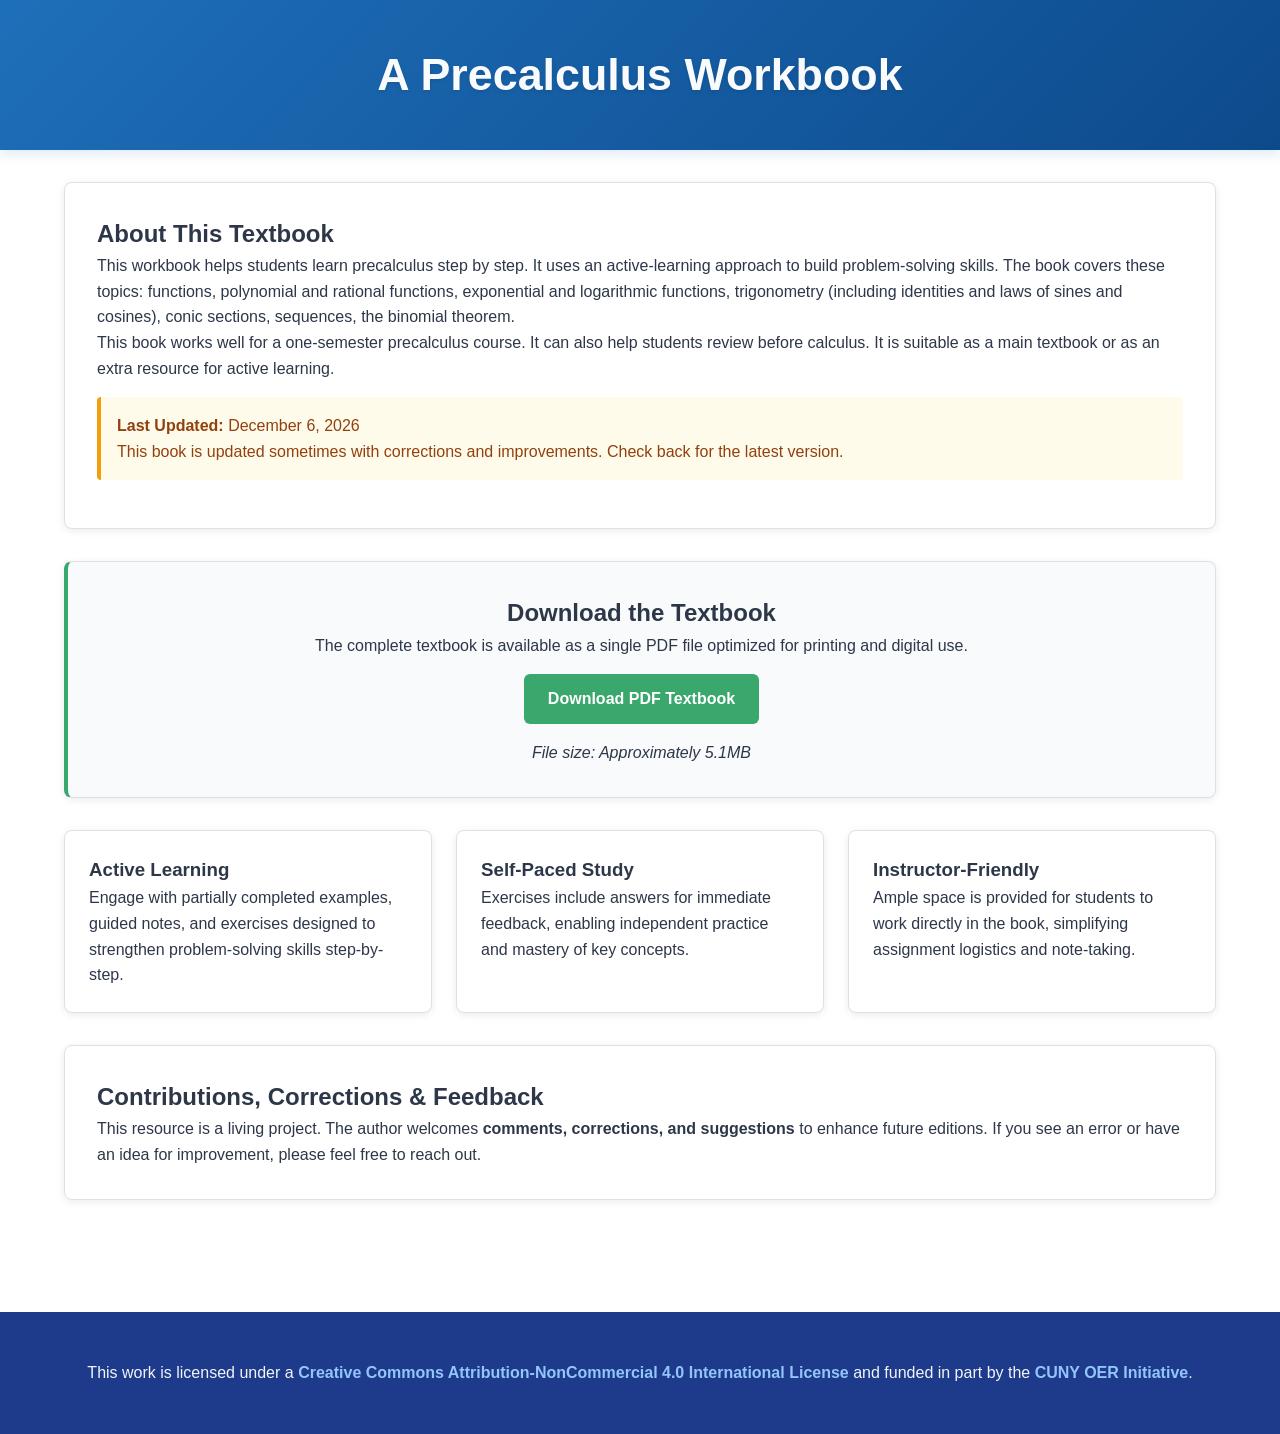
==== index.html @ 9831434e "deploy: b6591ff036c8ac95d7209e461426e665ba3e1dac" ====
<!DOCTYPE html>
<html xmlns="http://www.w3.org/1999/xhtml" lang="" xml:lang="">
<head>
  <meta charset="utf-8" />
  <meta name="generator" content="pandoc" />
  <meta name="viewport" content="width=device-width, initial-scale=1.0, user-scalable=yes" />
  <title>A Precalculus Workbook</title>
  <style>
    code{white-space: pre-wrap;}
    span.smallcaps{font-variant: small-caps;}
    div.columns{display: flex; gap: min(4vw, 1.5em);}
    div.column{flex: auto; overflow-x: auto;}
    div.hanging-indent{margin-left: 1.5em; text-indent: -1.5em;}
    /* The extra [class] is a hack that increases specificity enough to
       override a similar rule in reveal.js */
    ul.task-list[class]{list-style: none;}
    ul.task-list li input[type="checkbox"] {
      font-size: inherit;
      width: 0.8em;
      margin: 0 0.8em 0.2em -1.6em;
      vertical-align: middle;
    }
    .display.math{display: block; text-align: center; margin: 0.5rem auto;}
  </style>
  <link rel="stylesheet" href="style.css" />
</head>
<body>
<header id="title-block-header">
<h1 class="title">A Precalculus Workbook</h1>
</header>
<div class="container">
<section id="about-this-textbook" class="card">
<h2>About This Textbook</h2>
<p>This workbook helps students learn precalculus step by step. It uses
an active-learning approach to build problem-solving skills. The book
covers these topics: functions, polynomial and rational functions,
exponential and logarithmic functions, trigonometry (including
identities and laws of sines and cosines), conic sections, sequences,
the binomial theorem.</p>
<p>This book works well for a one-semester precalculus course. It can
also help students review before calculus. It is suitable as a main
textbook or as an extra resource for active learning.</p>
<div class="update-notice">
<p><strong>Last Updated:</strong> <span id="current-date"></span></p>
<p>This book is updated sometimes with corrections and improvements.
Check back for the latest version.</p>
</div>
</section>
<section id="download-the-textbook" class="card download-section">
<h2>Download the Textbook</h2>
<p>The complete textbook is available as a single PDF file optimized for
printing and digital use.</p>
<p><a href="precalworkbook.pdf" class="btn" target="_blankpage">Download
PDF Textbook</a></p>
<p><em>File size: Approximately 5.1MB</em></p>
</section>
<div class="features">
<section id="active-learning" class="feature-card">
<h3>Active Learning</h3>
<p>Engage with partially completed examples, guided notes, and exercises
designed to strengthen problem-solving skills step-by-step.</p>
</section>
<section id="self-paced-study" class="feature-card">
<h3>Self-Paced Study</h3>
<p>Exercises include answers for immediate feedback, enabling
independent practice and mastery of key concepts.</p>
</section>
<section id="instructor-friendly" class="feature-card">
<h3>Instructor-Friendly</h3>
<p>Ample space is provided for students to work directly in the book,
simplifying assignment logistics and note-taking.</p>
</section>
</div>
<section id="contributions-corrections-feedback" class="card">
<h2>Contributions, Corrections &amp; Feedback</h2>
<p>This resource is a living project. The author welcomes
<strong>comments, corrections, and suggestions</strong> to enhance
future editions. If you see an error or have an idea for improvement,
please feel free to reach out.</p>
</section>
</div>
<footer>
<div class="container">
<p>This work is licensed under a <a
href="https://creativecommons.org/licenses/by-nc-sa/4.0/"
target="_blankpage">Creative Commons Attribution-NonCommercial 4.0
International License</a> and funded in part by the <a
href="https://cunyoer.commons.gc.cuny.edu/" target="_blankpage">CUNY OER
Initiative</a>.</p>
</div>
</footer>
<script>
// Add current date to the update notice
document.getElementById('current-date').textContent = new Date().toLocaleDateString('en-US', {
    year: 'numeric',
    month: 'long',
    day: 'numeric'
});
</script>
</body>
</html>
---- style.css ----
/* Professional Bright & Invitational Color Scheme - Softer Contrast */
:root {
    --primary-color: #1E6FB9;      /* Bright, professional blue */
    --secondary-color: #3AA76D;    /* Fresh, invitational green */
    --accent-color: #FF6B35;       /* Warm, energetic orange */
    --light-color: #F8FAFC;        /* Clean light background */
    --text-color: #2D3748;         /* Professional dark gray */
    --background-color: #FFFFFF;    /* White background */
    --card-background: #FFFFFF;     /* White cards */
    --footer-bg: #1E3A8A;          /* Deep professional blue */
    --footer-text: #F1F5F9;        /* Softer white for footer text */
    --footer-link: #93C5FD;        /* Light blue for footer links */
    --header-text: #F8FAFC;        /* Soft off-white for header text */
}

* {
    margin: 0;
    padding: 0;
    box-sizing: border-box;
    font-family: 'Segoe UI', Tahoma, Geneva, Verdana, sans-serif;
}

body {
    background-color: var(--background-color);
    color: var(--text-color);
    line-height: 1.6;
}

/* Header with proper h1 styling */
header {
    background: linear-gradient(135deg, var(--primary-color) 0%, #0D4A8C 100%);
    color: var(--header-text);
    padding: 3rem 0;
    text-align: center;
    box-shadow: 0 4px 12px rgba(30, 111, 185, 0.15);
}

/* Ensure the h1 in header is properly sized and styled */
header h1 {
    font-size: 2.8rem;
    font-weight: 700;
    margin: 0;
    padding: 0 2rem;
    line-height: 1.2;
    text-shadow: 0 2px 4px rgba(0, 0, 0, 0.1);
}

.container {
    width: 90%;
    max-width: 1200px;
    margin: 0 auto;
    padding: 2rem 0;
}

/* Card-like Sections with subtle shadows */
.card {
    background-color: var(--card-background);
    border-radius: 8px;
    padding: 2rem;
    margin-bottom: 2rem;
    box-shadow: 0 2px 8px rgba(0, 0, 0, 0.08);
    border: 1px solid #e0e0e0;
}

.download-section {
    background-color: var(--light-color);
    text-align: center;
    border-left: 4px solid var(--secondary-color);
}

/* Button Style */
.btn {
    display: inline-block;
    background-color: var(--secondary-color);
    color: white;
    padding: 12px 24px;
    border-radius: 6px;
    text-decoration: none;
    font-weight: 600;
    margin: 1rem 0;
    transition: all 0.3s ease;
}

.btn:hover {
    background-color: #2E8B57;
    transform: translateY(-2px);
    box-shadow: 0 4px 12px rgba(58, 167, 109, 0.3);
}

/* Features Grid */
.features {
    display: grid;
    grid-template-columns: repeat(auto-fit, minmax(300px, 1fr));
    gap: 1.5rem;
    margin-bottom: 2rem;
}

.feature-card {
    background-color: var(--card-background);
    border-radius: 8px;
    padding: 1.5rem;
    box-shadow: 0 2px 8px rgba(0, 0, 0, 0.08);
    border: 1px solid #e0e0e0;
    transition: transform 0.3s ease;
}

.feature-card:hover {
    transform: translateY(-3px);
    box-shadow: 0 4px 16px rgba(0, 0, 0, 0.12);
}

/* Footer */
footer {
    background-color: var(--footer-bg);
    color: var(--footer-text);
    text-align: center;
    padding: 2rem 0;
    margin-top: 3rem;
}

footer .container {
    padding: 1rem 0;
}

footer a {
    color: var(--footer-link);
    text-decoration: none;
    font-weight: 600;
}

footer a:hover {
    text-decoration: underline;
    color: #BFDBFE;
}

/* Update Notice */
.update-notice {
    background-color: #FFFBEB;
    border-left: 4px solid #F59E0B;
    padding: 1rem;
    margin: 1rem 0;
    border-radius: 4px;
    color: #92400E;
}

/* Responsive Design */
@media (max-width: 768px) {
    header {
        padding: 2.5rem 0;
    }
    
    header h1 {
        font-size: 2.2rem;
        padding: 0 1.5rem;
    }
    
    .features {
        grid-template-columns: 1fr;
        gap: 1rem;
    }
    
    .container {
        padding: 1rem 0;
        width: 95%;
    }
    
    .card, .feature-card {
        padding: 1.25rem;
    }
    
    .btn {
        padding: 10px 20px;
    }
}

@media (max-width: 480px) {
    header {
        padding: 2rem 0;
    }
    
    header h1 {
        font-size: 1.8rem;
        padding: 0 1rem;
    }
    
    .container {
        width: 100%;
        padding: 0.5rem;
    }
    
    .card, .feature-card {
        padding: 1rem;
        margin-bottom: 1rem;
    }
}

/* Print styles */
@media print {
    header {
        background: #fff !important;
        color: #000 !important;
    }
    
    header h1 {
        color: #000 !important;
        text-shadow: none !important;
    }
    
    .btn, .features, .update-notice {
        display: none;
    }
    
    .card {
        box-shadow: none;
        border: 1px solid #ccc;
    }
}
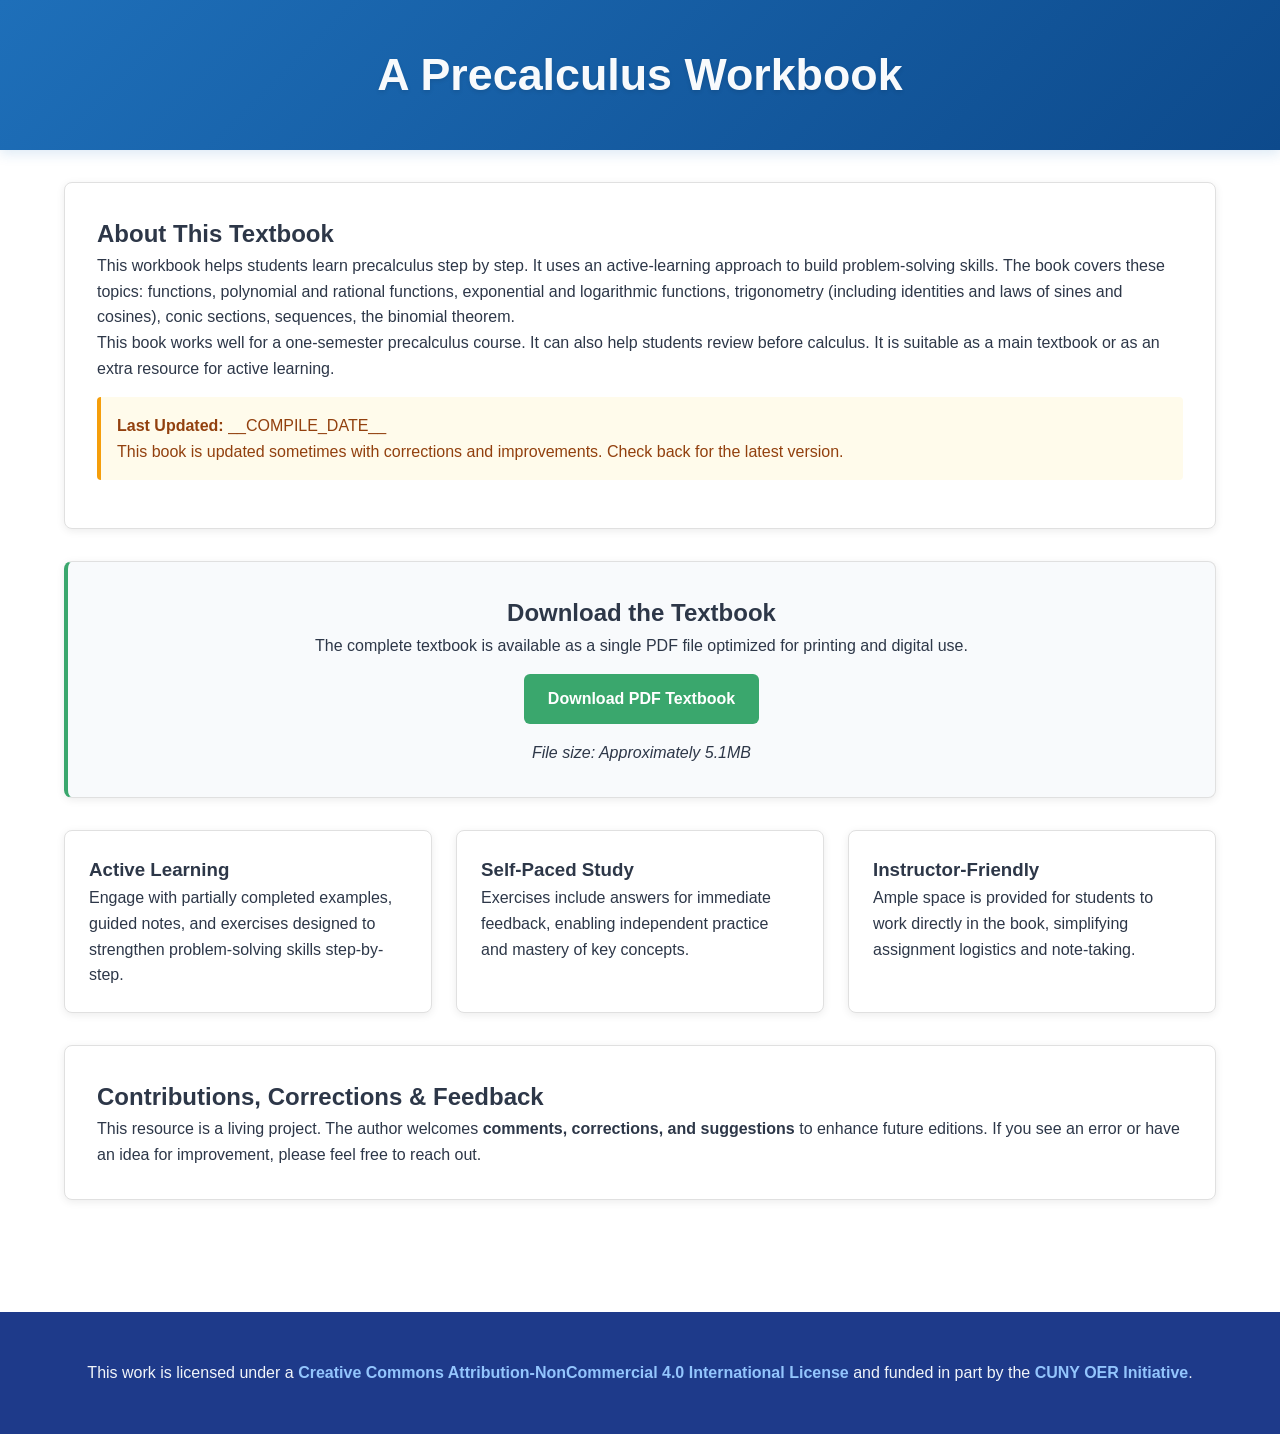
==== commit a3454615: "deploy: e131ec6df279a5c926a025a48d7984aa7364a4e1" ====
--- a/index.html
+++ b/index.html
@@ -90,12 +90,7 @@
 </div>
 </footer>
 <script>
-// Add current date to the update notice
-document.getElementById('current-date').textContent = new Date().toLocaleDateString('en-US', {
-    year: 'numeric',
-    month: 'long',
-    day: 'numeric'
-});
+document.getElementById('current-date').textContent = '__COMPILE_DATE__';
 </script>
 </body>
 </html>
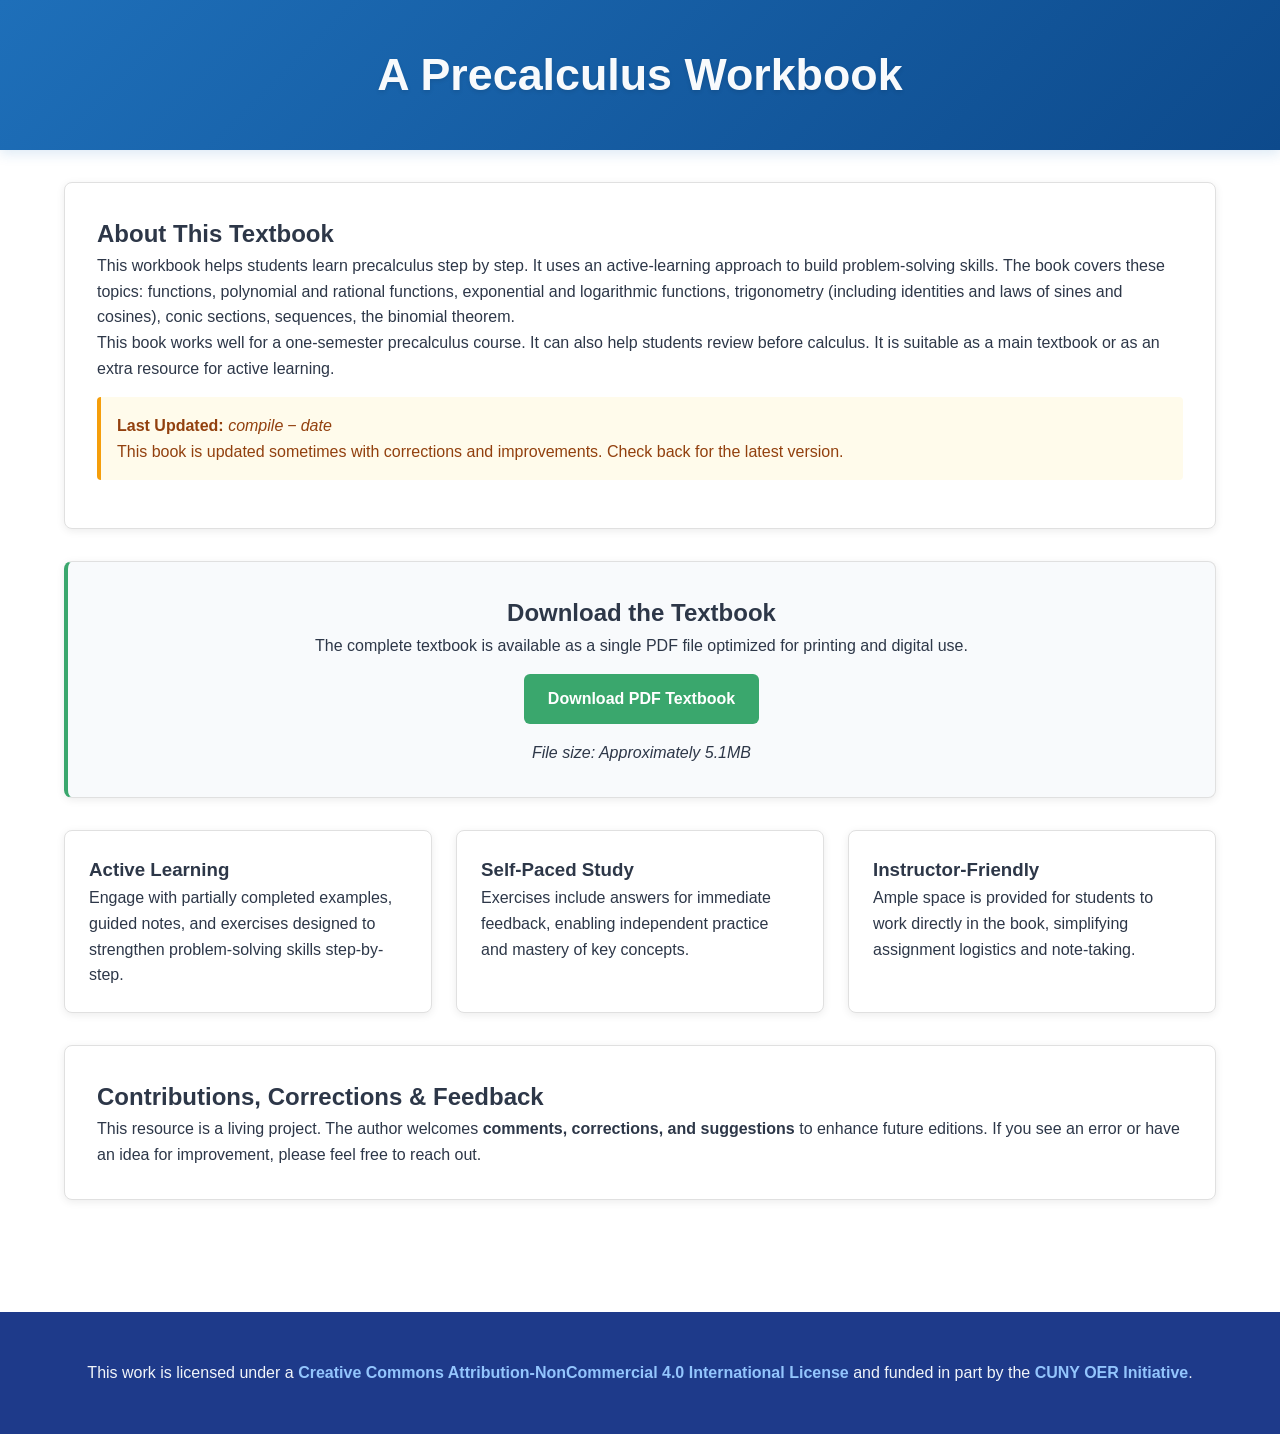
==== commit c013fc03: "deploy: 2e00464a84c30f5b5d9a71510d58b3c4740df180" ====
--- a/index.html
+++ b/index.html
@@ -41,7 +41,8 @@
 also help students review before calculus. It is suitable as a main
 textbook or as an extra resource for active learning.</p>
 <div class="update-notice">
-<p><strong>Last Updated:</strong> <span id="current-date"></span></p>
+<p><strong>Last Updated:</strong> <span
+class="math inline"><em>c</em><em>o</em><em>m</em><em>p</em><em>i</em><em>l</em><em>e</em> − <em>d</em><em>a</em><em>t</em><em>e</em></span></p>
 <p>This book is updated sometimes with corrections and improvements.
 Check back for the latest version.</p>
 </div>
@@ -89,8 +90,5 @@
 Initiative</a>.</p>
 </div>
 </footer>
-<script>
-document.getElementById('current-date').textContent = '__COMPILE_DATE__';
-</script>
 </body>
 </html>
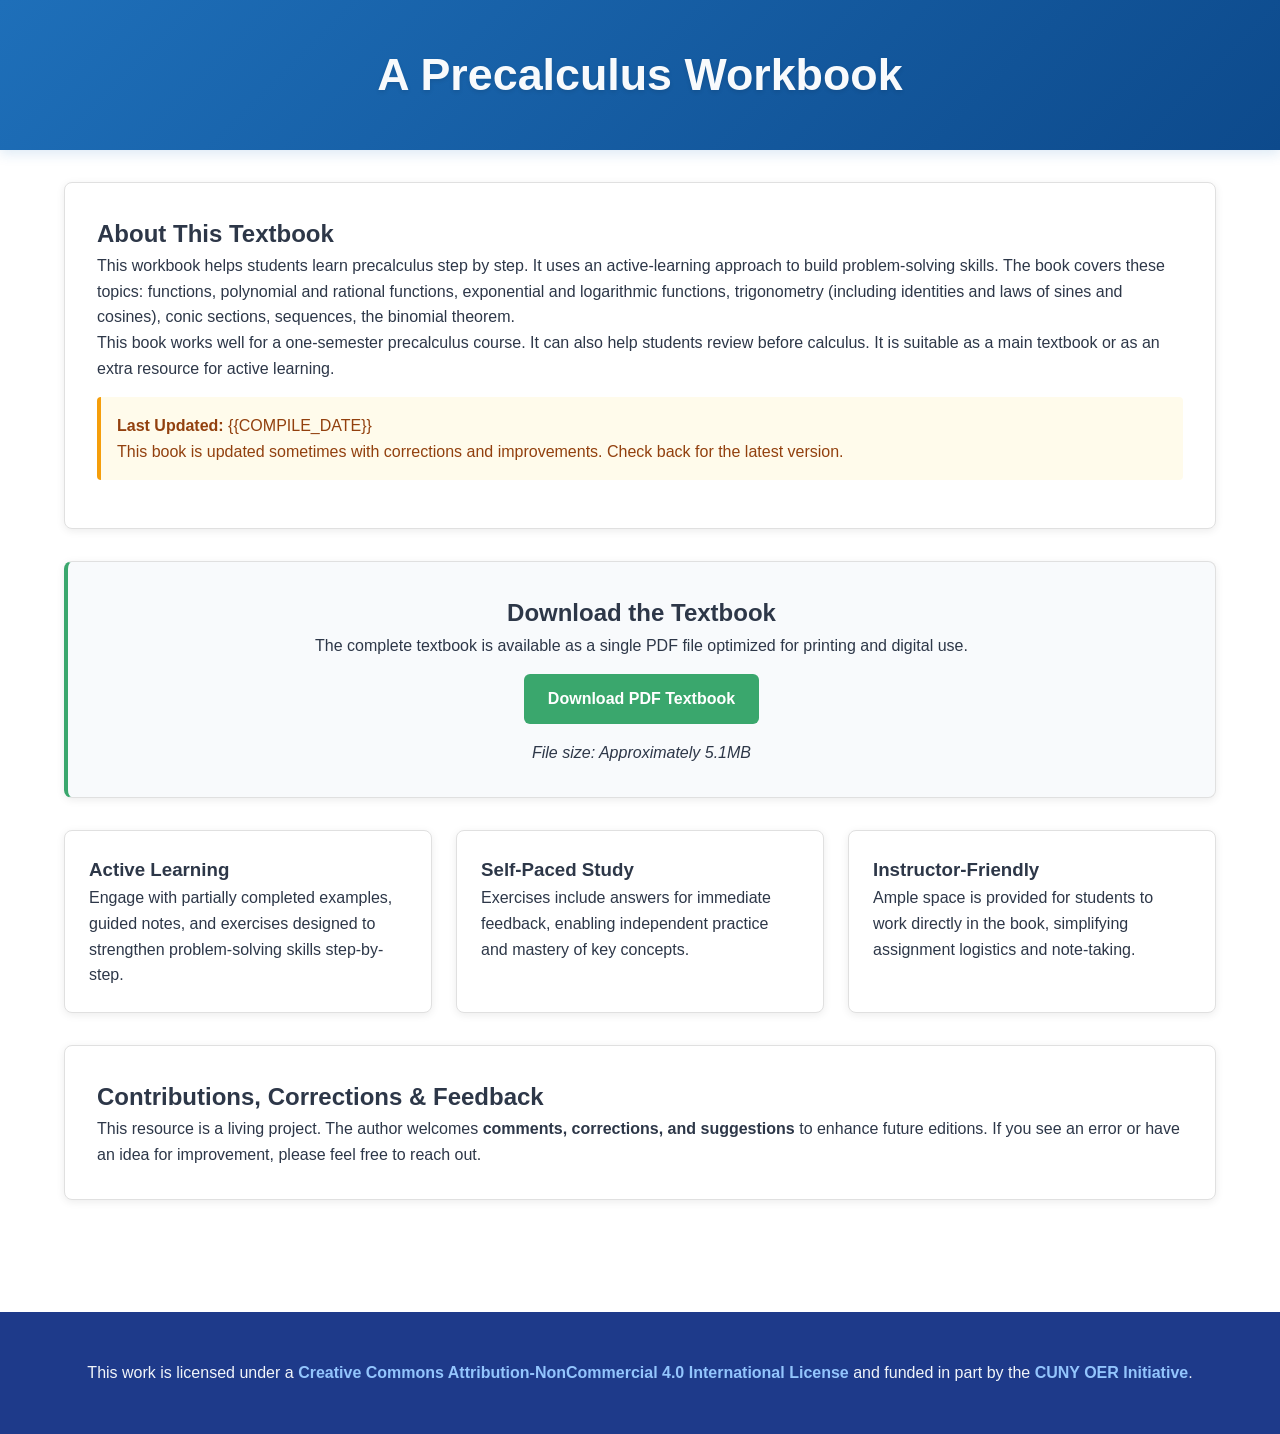
==== commit bc622069: "deploy: f2e159f6aa13b215ace81260ed2a62e60de3eee9" ====
--- a/index.html
+++ b/index.html
@@ -41,8 +41,7 @@
 also help students review before calculus. It is suitable as a main
 textbook or as an extra resource for active learning.</p>
 <div class="update-notice">
-<p><strong>Last Updated:</strong> <span
-class="math inline"><em>c</em><em>o</em><em>m</em><em>p</em><em>i</em><em>l</em><em>e</em> − <em>d</em><em>a</em><em>t</em><em>e</em></span></p>
+<p><strong>Last Updated:</strong> {{COMPILE_DATE}}</p>
 <p>This book is updated sometimes with corrections and improvements.
 Check back for the latest version.</p>
 </div>
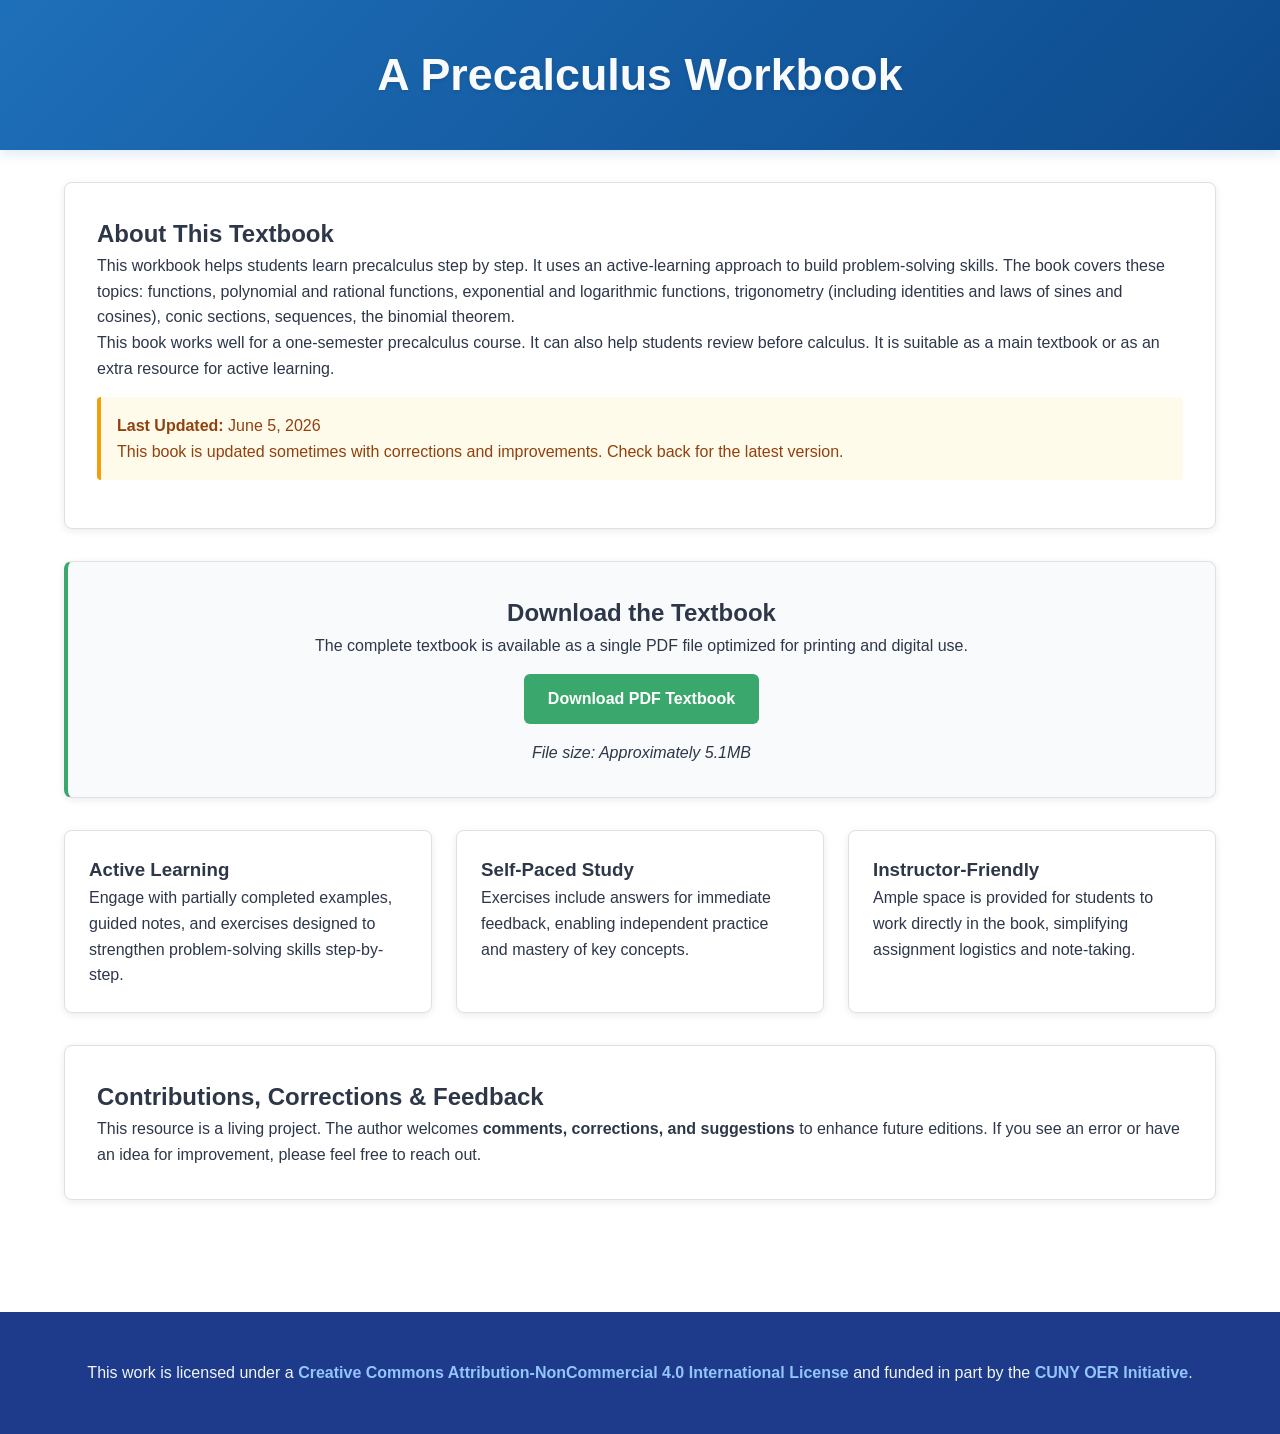
==== commit 99a18801: "deploy: cc9e6b33fc3f122e0f11fea575ca40a251805bcd" ====
--- a/index.html
+++ b/index.html
@@ -41,7 +41,7 @@
 also help students review before calculus. It is suitable as a main
 textbook or as an extra resource for active learning.</p>
 <div class="update-notice">
-<p><strong>Last Updated:</strong> {{COMPILE_DATE}}</p>
+<p><strong>Last Updated:</strong> June 5, 2026</p>
 <p>This book is updated sometimes with corrections and improvements.
 Check back for the latest version.</p>
 </div>
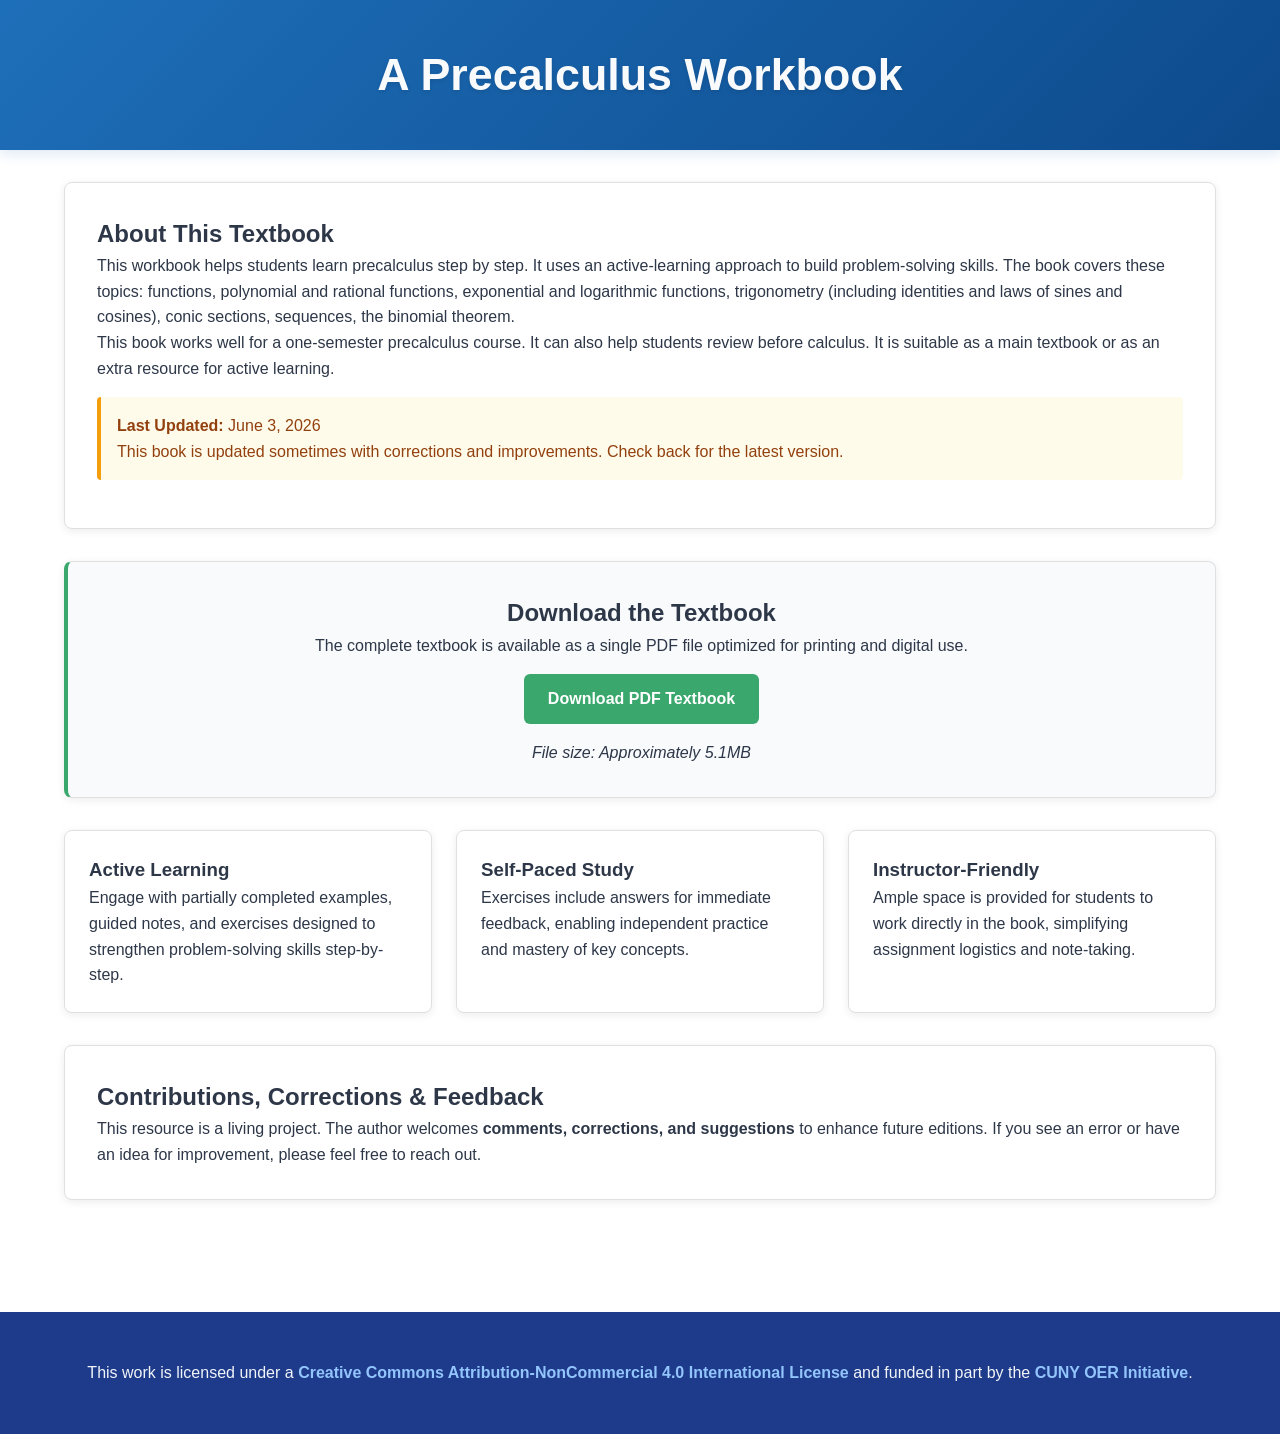
==== commit 49061005: "deploy: 70f53713935dcbb2c8f2a5ae5ac2673375f3bb3c" ====
--- a/index.html
+++ b/index.html
@@ -41,7 +41,7 @@
 also help students review before calculus. It is suitable as a main
 textbook or as an extra resource for active learning.</p>
 <div class="update-notice">
-<p><strong>Last Updated:</strong> June 5, 2026</p>
+<p><strong>Last Updated:</strong> June 3, 2026</p>
 <p>This book is updated sometimes with corrections and improvements.
 Check back for the latest version.</p>
 </div>
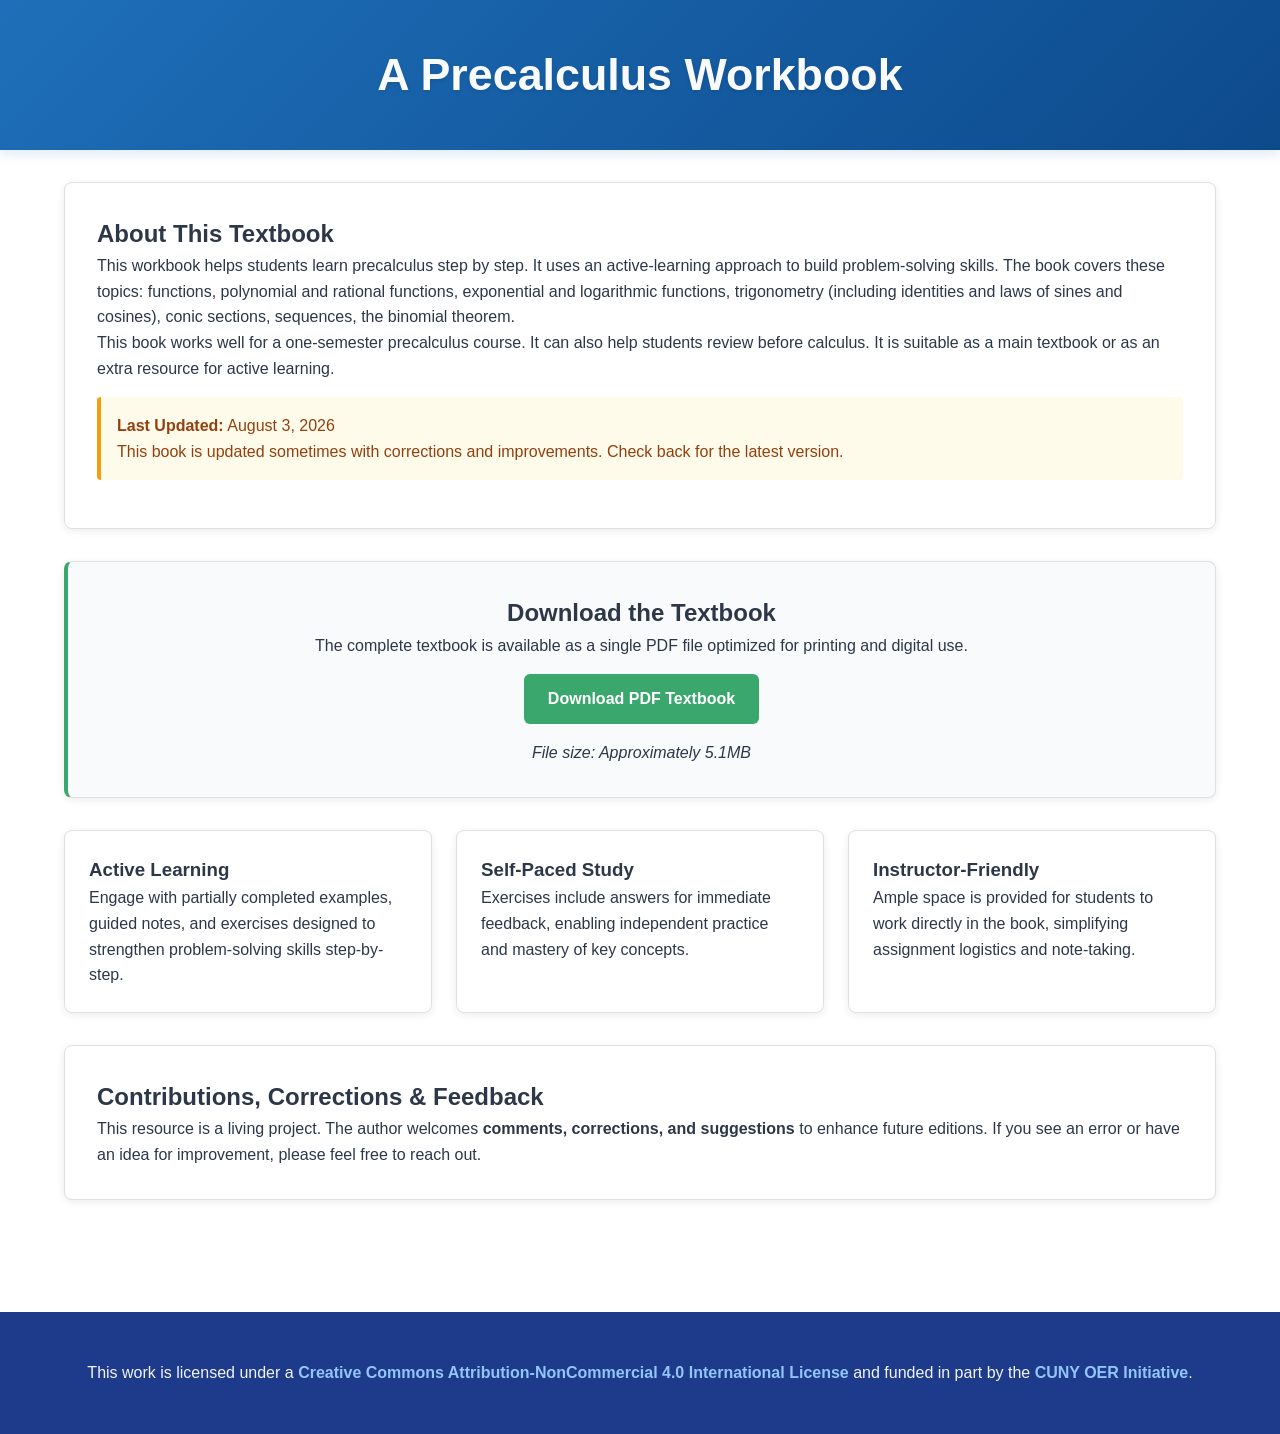
==== commit ddfaf686: "deploy: f1c0475ef24ed7f4e7230dbf2c2b3318e842ee65" ====
--- a/index.html
+++ b/index.html
@@ -41,7 +41,7 @@
 also help students review before calculus. It is suitable as a main
 textbook or as an extra resource for active learning.</p>
 <div class="update-notice">
-<p><strong>Last Updated:</strong> June 3, 2026</p>
+<p><strong>Last Updated:</strong> August 3, 2026</p>
 <p>This book is updated sometimes with corrections and improvements.
 Check back for the latest version.</p>
 </div>
